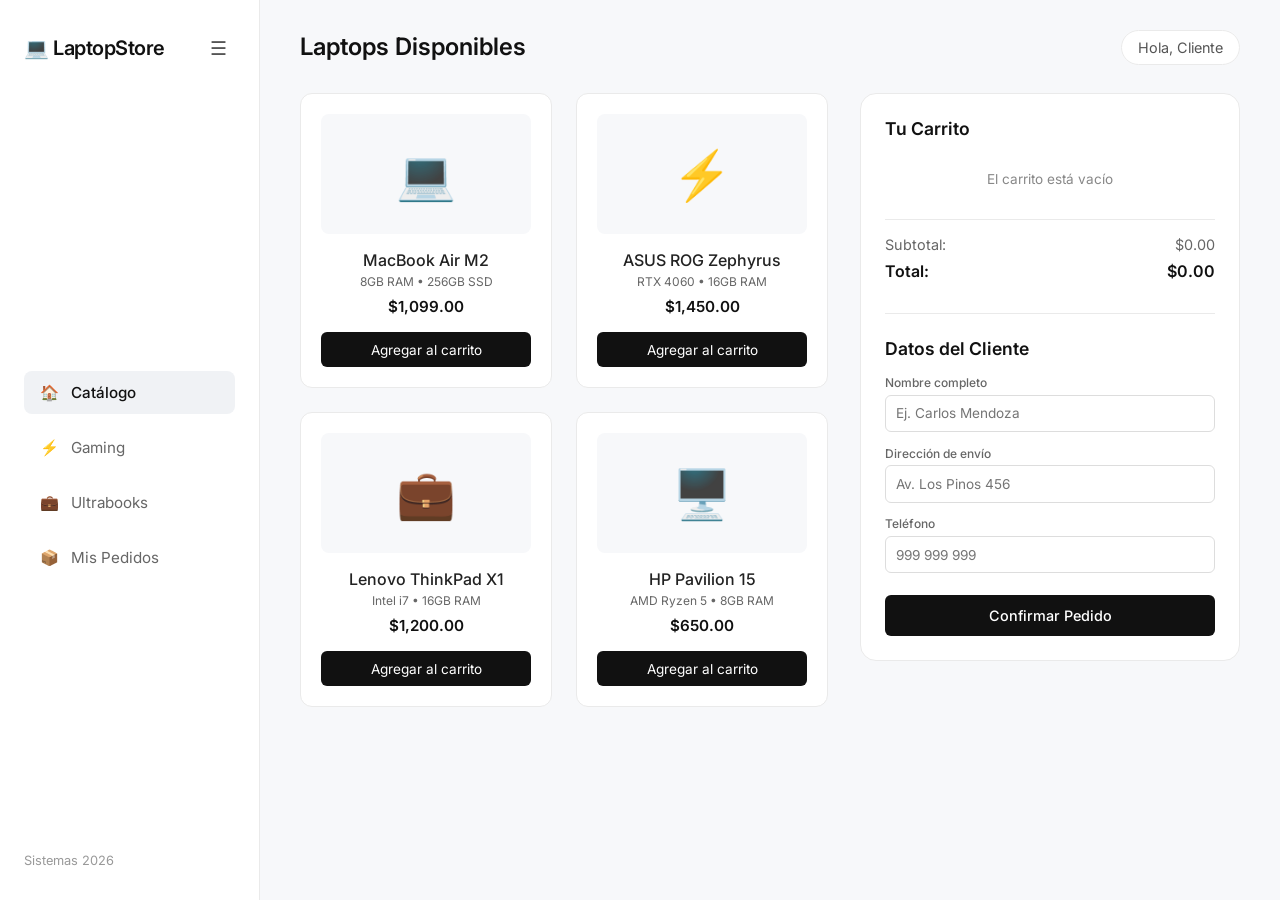
==== carrito.html @ 21e5e9ca "fix: recuperar pagaina del carrito" ====
<!DOCTYPE html>
<html lang="es">
<head>
    <meta charset="UTF-8">
    <meta name="viewport" content="width=device-width, initial-scale=1.0">
    <title>LaptopStore - Venta de Laptops Minimalista</title>
    <link rel="stylesheet" href="style.css">
    <link href="https://fonts.googleapis.com/css2?family=Inter:wght@300;400;500;600&display=swap" rel="stylesheet">
</head>
<body>

    <div class="app-container" id="app-container">
        <!-- BARRA LATERAL -->
        <aside class="sidebar" id="sidebar">
            <div class="sidebar-header">
                <h2 class="logo-text">💻 LaptopStore</h2>
                <button id="toggle-sidebar" class="btn-toggle" title="Contraer menú">☰</button>
            </div>
            <nav class="nav-links">
                <a href="#" class="active"><span class="icon">🏠</span> <span class="text">Catálogo</span></a>
                <a href="#"><span class="icon">⚡</span> <span class="text">Gaming</span></a>
                <a href="#"><span class="icon">💼</span> <span class="text">Ultrabooks</span></a>
                <a href="#"><span class="icon">📦</span> <span class="text">Mis Pedidos</span></a>
            </nav>
            <div class="sidebar-footer">
                <p class="text">Sistemas 2026</p>
            </div>
        </aside>

        <!-- CONTENIDO PRINCIPAL -->
        <main class="main-content">
            <header class="top-header">
                <h1>Laptops Disponibles</h1>
                <div class="user-info"><span>Hola, Cliente</span></div>
            </header>

            <div class="store-grid">
                <section class="products-section">
                    <div class="product-grid" id="product-list">
                        <div class="product-card" data-id="1" data-name="MacBook Air M2" data-price="1099.00">
                            <div class="product-img-placeholder">💻</div>
                            <h3>MacBook Air M2</h3>
                            <p class="specs">8GB RAM • 256GB SSD</p>
                            <p class="price">$1,099.00</p>
                            <button class="btn-add">Agregar al carrito</button>
                        </div>
                        <div class="product-card" data-id="2" data-name="ASUS ROG Zephyrus" data-price="1450.00">
                            <div class="product-img-placeholder">⚡</div>
                            <h3>ASUS ROG Zephyrus</h3>
                            <p class="specs">RTX 4060 • 16GB RAM</p>
                            <p class="price">$1,450.00</p>
                            <button class="btn-add">Agregar al carrito</button>
                        </div>
                        <div class="product-card" data-id="3" data-name="Lenovo ThinkPad X1" data-price="1200.00">
                            <div class="product-img-placeholder">💼</div>
                            <h3>Lenovo ThinkPad X1</h3>
                            <p class="specs">Intel i7 • 16GB RAM</p>
                            <p class="price">$1,200.00</p>
                            <button class="btn-add">Agregar al carrito</button>
                        </div>
                        <div class="product-card" data-id="4" data-name="HP Pavilion 15" data-price="650.00">
                            <div class="product-img-placeholder">🖥️</div>
                            <h3>HP Pavilion 15</h3>
                            <p class="specs">AMD Ryzen 5 • 8GB RAM</p>
                            <p class="price">$650.00</p>
                            <button class="btn-add">Agregar al carrito</button>
                        </div>
                    </div>
                </section>

                <aside class="cart-checkout-sidebar">
                    <div class="cart-section">
                        <h2>Tu Carrito</h2>
                        <ul id="cart-items" class="cart-items-list">
                            <li class="empty-cart">El carrito está vacío</li>
                        </ul>
                        <div class="cart-totals">
                            <div class="subtotal"><span>Subtotal:</span> <span id="subtotal-price">$0.00</span></div>
                            <div class="total"><span>Total:</span> <span id="total-price">$0.00</span></div>
                        </div>
                    </div>

                    <div class="checkout-section">
                        <h2>Datos del Cliente</h2>
                        <form id="checkout-form">
                            <div class="form-group">
                                <label for="name">Nombre completo</label>
                                <input type="text" id="name" required placeholder="Ej. Carlos Mendoza">
                            </div>
                            <div class="form-group">
                                <label for="address">Dirección de envío</label>
                                <input type="text" id="address" required placeholder="Av. Los Pinos 456">
                            </div>
                            <div class="form-group">
                                <label for="phone">Teléfono</label>
                                <input type="tel" id="phone" required placeholder="999 999 999">
                            </div>
                            <button type="submit" class="btn-checkout">Confirmar Pedido</button>
                        </form>
                    </div>
                </aside>
            </div>
        </main>
    </div>

    <script src="app.js"></script>
    <script src="carrito.js"></script>
</body>
</html>
---- style.css ----
/* Reset y Estilos Generales */
* {
    margin: 0;
    padding: 0;
    box-sizing: border-box;
    font-family: 'Inter', sans-serif;
}

body {
    background-color: #f7f8fa;
    color: #333;
}

.app-container {
    display: flex;
    min-height: 100vh;
}

/* --- BARRA LATERAL (SIDEBAR) Y SU ANIMACIÓN --- */
.sidebar {
    width: 260px;
    background-color: #ffffff;
    border-right: 1px solid #eaeaea;
    display: flex;
    flex-direction: column;
    justify-content: space-between;
    padding: 2rem 1.5rem;
    transition: width 0.3s ease, padding 0.3s ease;
    overflow: hidden;
    white-space: nowrap;
}

.sidebar-header {
    display: flex;
    justify-content: space-between;
    align-items: center;
}

.logo-text {
    font-size: 1.25rem;
    font-weight: 600;
    color: #111;
    letter-spacing: -0.5px;
}

.btn-toggle {
    background: transparent;
    border: none;
    font-size: 1.2rem;
    cursor: pointer;
    color: #555;
    padding: 0.25rem 0.5rem;
    border-radius: 4px;
    transition: background 0.2s;
}

.btn-toggle:hover {
    background-color: #f0f2f5;
    color: #111;
}

.nav-links {
    display: flex;
    flex-direction: column;
    gap: 0.75rem;
    margin-top: 2rem;
}

.nav-links a {
    display: flex;
    align-items: center;
    gap: 0.75rem;
    text-decoration: none;
    color: #666;
    font-size: 0.95rem;
    padding: 0.75rem 1rem;
    border-radius: 8px;
    transition: all 0.2s ease;
}

.nav-links a:hover, .nav-links a.active {
    background-color: #f0f2f5;
    color: #111;
    font-weight: 500;
}

.sidebar-footer {
    font-size: 0.8rem;
    color: #999;
}

/* --- ESTADO CONTRAÍDO DE LA BARRA LATERAL --- */
.sidebar.collapsed {
    width: 80px;
    padding: 2rem 0.75rem;
}

.sidebar.collapsed .logo-text,
.sidebar.collapsed .text,
.sidebar.collapsed .sidebar-footer {
    display: none;
}

.sidebar.collapsed .sidebar-header {
    justify-content: center;
}

.sidebar.collapsed .nav-links a {
    justify-content: center;
    padding: 0.75rem;
}

/* --- CONTENIDO PRINCIPAL --- */
.main-content {
    flex: 1;
    padding: 2rem 2.5rem;
    overflow-y: auto;
}

.top-header {
    display: flex;
    justify-content: space-between;
    align-items: center;
    margin-bottom: 2rem;
}

.top-header h1 {
    font-size: 1.5rem;
    font-weight: 600;
    color: #111;
}

.user-info span {
    font-size: 0.9rem;
    color: #555;
    background: #fff;
    padding: 0.5rem 1rem;
    border-radius: 20px;
    border: 1px solid #eaeaea;
}

/* --- GRID DE TIENDA Y CARRITO --- */
.store-grid {
    display: grid;
    grid-template-columns: 1fr 380px;
    gap: 2rem;
}

/* Catálogo de Productos */
.product-grid {
    display: grid;
    grid-template-columns: repeat(auto-fill, minmax(200px, 1fr));
    gap: 1.5rem;
}

.product-card {
    background: #ffffff;
    border: 1px solid #eaeaea;
    border-radius: 12px;
    padding: 1.25rem;
    display: flex;
    flex-direction: column;
    align-items: center;
    transition: transform 0.2s ease, box-shadow 0.2s ease;
}

.product-card:hover {
    transform: translateY(-3px);
    box-shadow: 0 10px 20px rgba(0,0,0,0.04);
}

.product-img-placeholder {
    font-size: 3rem;
    background: #f7f8fa;
    width: 100%;
    height: 120px;
    display: flex;
    align-items: center;
    justify-content: center;
    border-radius: 8px;
    margin-bottom: 1rem;
}

.product-card h3 {
    font-size: 1rem;
    font-weight: 500;
    margin-bottom: 0.25rem;
    color: #222;
}

.product-card .specs {
    font-size: 0.75rem;
    color: #666;
    margin-bottom: 0.5rem;
    text-align: center;
}

.product-card .price {
    font-size: 0.95rem;
    font-weight: 600;
    color: #111;
    margin-bottom: 1rem;
}

.btn-add {
    width: 100%;
    background-color: #111;
    color: #fff;
    border: none;
    padding: 0.6rem;
    border-radius: 6px;
    font-size: 0.85rem;
    cursor: pointer;
    transition: background 0.2s;
}

.btn-add:hover {
    background-color: #333;
}

/* --- PANEL DE CARRITO Y FORMULARIO (DERECHA) --- */
.cart-checkout-sidebar {
    background: #ffffff;
    border: 1px solid #eaeaea;
    border-radius: 16px;
    padding: 1.5rem;
    display: flex;
    flex-direction: column;
    gap: 2rem;
    height: fit-content;
}

.cart-section h2, .checkout-section h2 {
    font-size: 1.1rem;
    font-weight: 600;
    margin-bottom: 1rem;
    color: #111;
}

.cart-items-list {
    list-style: none;
    max-height: 200px;
    overflow-y: auto;
    margin-bottom: 1rem;
    display: flex;
    flex-direction: column;
    gap: 0.75rem;
}

.empty-cart {
    color: #888;
    font-size: 0.85rem;
    text-align: center;
    padding: 1rem 0;
}

.cart-totals {
    border-top: 1px solid #eaeaea;
    padding-top: 1rem;
    display: flex;
    flex-direction: column;
    gap: 0.5rem;
    font-size: 0.9rem;
}

.cart-totals .subtotal {
    color: #666;
    display: flex;
    justify-content: space-between;
}

.cart-totals .total {
    font-weight: 600;
    color: #111;
    display: flex;
    justify-content: space-between;
    font-size: 1rem;
}

/* Formulario de Cliente */
.checkout-section {
    border-top: 1px solid #eaeaea;
    padding-top: 1.5rem;
}

.form-group {
    margin-bottom: 0.85rem;
}

.form-group label {
    display: block;
    font-size: 0.75rem;
    font-weight: 500;
    color: #666;
    margin-bottom: 0.3rem;
}

.form-group input {
    width: 100%;
    padding: 0.6rem;
    border: 1px solid #ddd;
    border-radius: 6px;
    font-size: 0.85rem;
    outline: none;
    transition: border-color 0.2s;
}

.form-group input:focus {
    border-color: #111;
}

.btn-checkout {
    width: 100%;
    background-color: #111;
    color: #fff;
    border: none;
    padding: 0.75rem;
    border-radius: 6px;
    font-size: 0.9rem;
    font-weight: 500;
    cursor: pointer;
    margin-top: 0.5rem;
    transition: background 0.2s;
}

.btn-checkout:hover {
    background-color: #333;
}
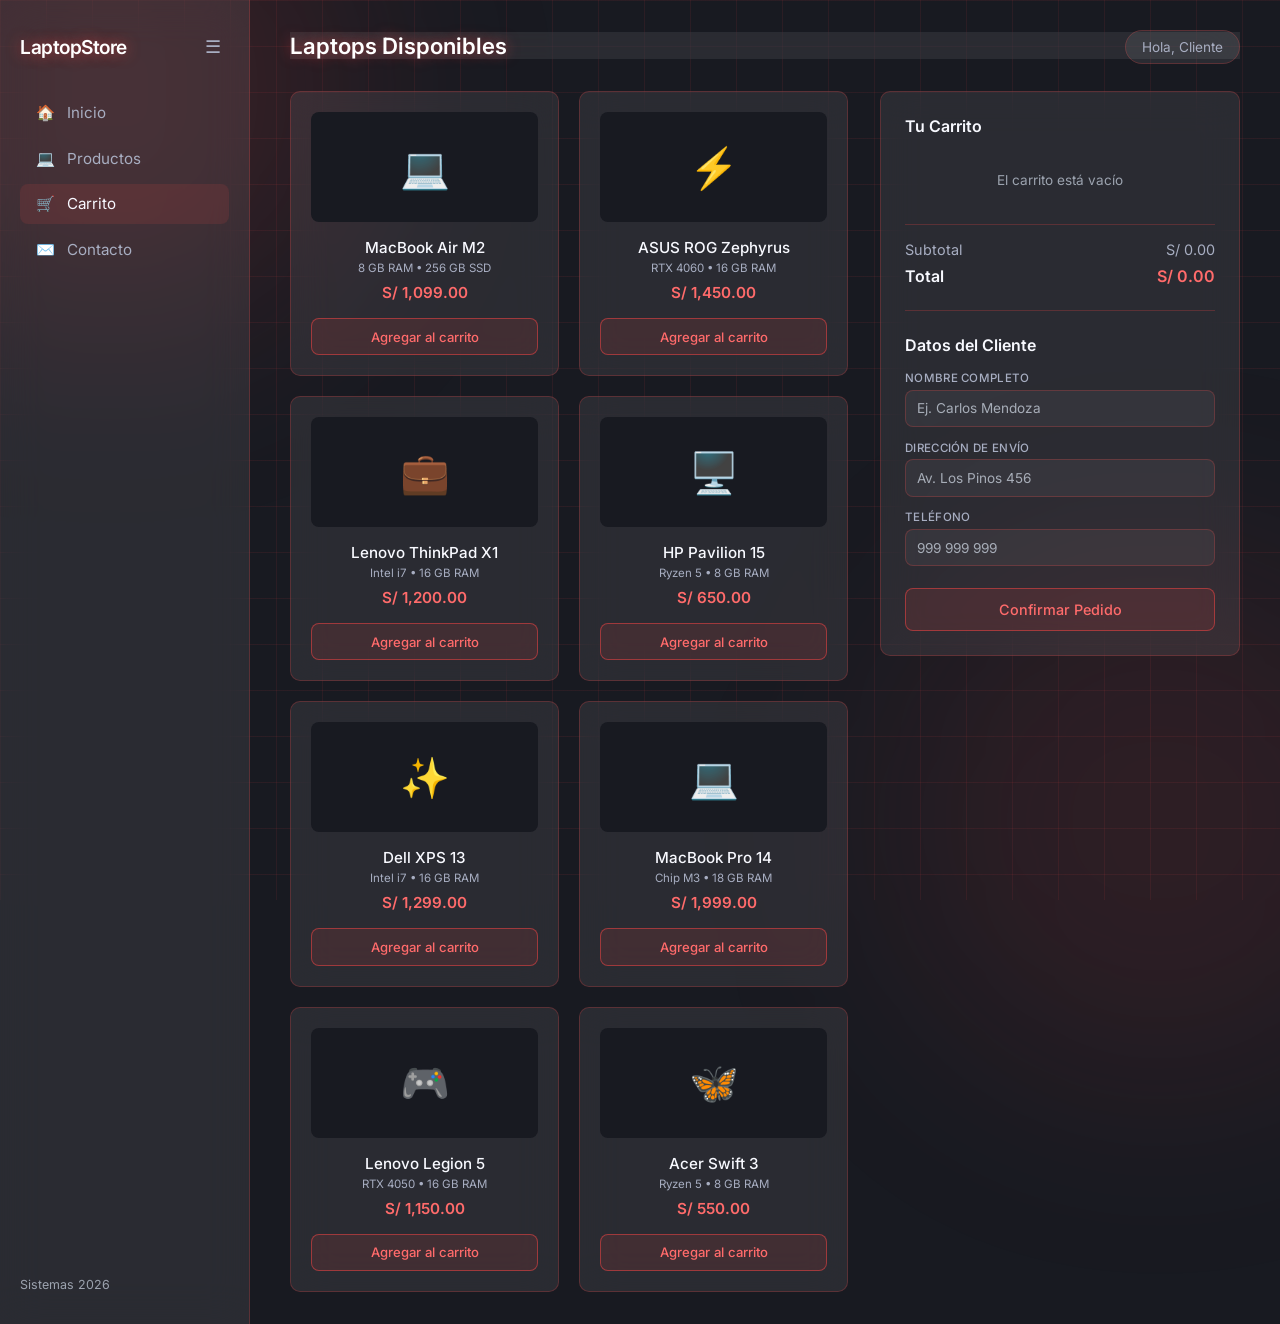
==== commit 6a7a441a: "Actualizacion final del proyecto" ====
--- a/carrito.html
+++ b/carrito.html
@@ -3,8 +3,10 @@
 <head>
     <meta charset="UTF-8">
     <meta name="viewport" content="width=device-width, initial-scale=1.0">
-    <title>LaptopStore - Venta de Laptops Minimalista</title>
-    <link rel="stylesheet" href="style.css">
+    <title>LaptopStore — Carrito</title>
+  <link rel="stylesheet" href="style.css">
+  <link rel="stylesheet" href="css/efectos.css">
+  <link rel="stylesheet" href="css/futurista.css">
     <link href="https://fonts.googleapis.com/css2?family=Inter:wght@300;400;500;600&display=swap" rel="stylesheet">
 </head>
 <body>
@@ -13,14 +15,14 @@
         <!-- BARRA LATERAL -->
         <aside class="sidebar" id="sidebar">
             <div class="sidebar-header">
-                <h2 class="logo-text">💻 LaptopStore</h2>
-                <button id="toggle-sidebar" class="btn-toggle" title="Contraer menú">☰</button>
+                <h2 class="logo-text">LaptopStore</h2>
+                <button id="toggle-sidebar" class="btn-toggle" title="Contraer menú" aria-label="Contraer menú">☰</button>
             </div>
             <nav class="nav-links">
-                <a href="#" class="active"><span class="icon">🏠</span> <span class="text">Catálogo</span></a>
-                <a href="#"><span class="icon">⚡</span> <span class="text">Gaming</span></a>
-                <a href="#"><span class="icon">💼</span> <span class="text">Ultrabooks</span></a>
-                <a href="#"><span class="icon">📦</span> <span class="text">Mis Pedidos</span></a>
+                <a href="index.html"><span class="icon">🏠</span> <span class="text">Inicio</span></a>
+                <a href="pages/producto.html"><span class="icon">💻</span> <span class="text">Productos</span></a>
+                <a href="#" class="active"><span class="icon">🛒</span> <span class="text">Carrito</span></a>
+                <a href="pages/contacto.html"><span class="icon">✉️</span> <span class="text">Contacto</span></a>
             </nav>
             <div class="sidebar-footer">
                 <p class="text">Sistemas 2026</p>
@@ -35,39 +37,69 @@
             </header>
 
             <div class="store-grid">
-                <section class="products-section">
+                <!-- Catálogo -->
+                <section class="products-section" aria-label="Catálogo de laptops">
                     <div class="product-grid" id="product-list">
                         <div class="product-card" data-id="1" data-name="MacBook Air M2" data-price="1099.00">
                             <div class="product-img-placeholder">💻</div>
                             <h3>MacBook Air M2</h3>
-                            <p class="specs">8GB RAM • 256GB SSD</p>
-                            <p class="price">$1,099.00</p>
-                            <button class="btn-add">Agregar al carrito</button>
+                            <p class="specs">8 GB RAM • 256 GB SSD</p>
+                            <p class="price">S/ 1,099.00</p>
+                            <button type="button" class="btn-add">Agregar al carrito</button>
                         </div>
                         <div class="product-card" data-id="2" data-name="ASUS ROG Zephyrus" data-price="1450.00">
                             <div class="product-img-placeholder">⚡</div>
                             <h3>ASUS ROG Zephyrus</h3>
-                            <p class="specs">RTX 4060 • 16GB RAM</p>
-                            <p class="price">$1,450.00</p>
-                            <button class="btn-add">Agregar al carrito</button>
+                            <p class="specs">RTX 4060 • 16 GB RAM</p>
+                            <p class="price">S/ 1,450.00</p>
+                            <button type="button" class="btn-add">Agregar al carrito</button>
                         </div>
                         <div class="product-card" data-id="3" data-name="Lenovo ThinkPad X1" data-price="1200.00">
                             <div class="product-img-placeholder">💼</div>
                             <h3>Lenovo ThinkPad X1</h3>
-                            <p class="specs">Intel i7 • 16GB RAM</p>
-                            <p class="price">$1,200.00</p>
-                            <button class="btn-add">Agregar al carrito</button>
+                            <p class="specs">Intel i7 • 16 GB RAM</p>
+                            <p class="price">S/ 1,200.00</p>
+                            <button type="button" class="btn-add">Agregar al carrito</button>
                         </div>
                         <div class="product-card" data-id="4" data-name="HP Pavilion 15" data-price="650.00">
                             <div class="product-img-placeholder">🖥️</div>
                             <h3>HP Pavilion 15</h3>
-                            <p class="specs">AMD Ryzen 5 • 8GB RAM</p>
-                            <p class="price">$650.00</p>
-                            <button class="btn-add">Agregar al carrito</button>
+                            <p class="specs">Ryzen 5 • 8 GB RAM</p>
+                            <p class="price">S/ 650.00</p>
+                            <button type="button" class="btn-add">Agregar al carrito</button>
+                        </div>
+                        <div class="product-card" data-id="5" data-name="Dell XPS 13" data-price="1299.00">
+                            <div class="product-img-placeholder">✨</div>
+                            <h3>Dell XPS 13</h3>
+                            <p class="specs">Intel i7 • 16 GB RAM</p>
+                            <p class="price">S/ 1,299.00</p>
+                            <button type="button" class="btn-add">Agregar al carrito</button>
+                        </div>
+                        <div class="product-card" data-id="6" data-name="MacBook Pro 14" data-price="1999.00">
+                            <div class="product-img-placeholder">💻</div>
+                            <h3>MacBook Pro 14</h3>
+                            <p class="specs">Chip M3 • 18 GB RAM</p>
+                            <p class="price">S/ 1,999.00</p>
+                            <button type="button" class="btn-add">Agregar al carrito</button>
+                        </div>
+                        <div class="product-card" data-id="7" data-name="Lenovo Legion 5" data-price="1150.00">
+                            <div class="product-img-placeholder">🎮</div>
+                            <h3>Lenovo Legion 5</h3>
+                            <p class="specs">RTX 4050 • 16 GB RAM</p>
+                            <p class="price">S/ 1,150.00</p>
+                            <button type="button" class="btn-add">Agregar al carrito</button>
+                        </div>
+                        <div class="product-card" data-id="8" data-name="Acer Swift 3" data-price="550.00">
+                            <div class="product-img-placeholder">🦋</div>
+                            <h3>Acer Swift 3</h3>
+                            <p class="specs">Ryzen 5 • 8 GB RAM</p>
+                            <p class="price">S/ 550.00</p>
+                            <button type="button" class="btn-add">Agregar al carrito</button>
                         </div>
                     </div>
                 </section>
 
+                <!-- Carrito + checkout -->
                 <aside class="cart-checkout-sidebar">
                     <div class="cart-section">
                         <h2>Tu Carrito</h2>
@@ -75,8 +107,8 @@
                             <li class="empty-cart">El carrito está vacío</li>
                         </ul>
                         <div class="cart-totals">
-                            <div class="subtotal"><span>Subtotal:</span> <span id="subtotal-price">$0.00</span></div>
-                            <div class="total"><span>Total:</span> <span id="total-price">$0.00</span></div>
+                            <div class="subtotal"><span>Subtotal</span> <span id="subtotal-price">$0.00</span></div>
+                            <div class="total"><span>Total</span> <span id="total-price">$0.00</span></div>
                         </div>
                     </div>
 
@@ -85,15 +117,15 @@
                         <form id="checkout-form">
                             <div class="form-group">
                                 <label for="name">Nombre completo</label>
-                                <input type="text" id="name" required placeholder="Ej. Carlos Mendoza">
+                                <input type="text" id="name" name="nombre" required placeholder="Ej. Carlos Mendoza">
                             </div>
                             <div class="form-group">
                                 <label for="address">Dirección de envío</label>
-                                <input type="text" id="address" required placeholder="Av. Los Pinos 456">
+                                <input type="text" id="address" name="direccion" required placeholder="Av. Los Pinos 456">
                             </div>
                             <div class="form-group">
                                 <label for="phone">Teléfono</label>
-                                <input type="tel" id="phone" required placeholder="999 999 999">
+                                <input type="tel" id="phone" name="telefono" required placeholder="999 999 999">
                             </div>
                             <button type="submit" class="btn-checkout">Confirmar Pedido</button>
                         </form>
@@ -104,6 +136,8 @@
     </div>
 
     <script src="app.js"></script>
-    <script src="carrito.js"></script>
+    <script src="js/carrito-datos.js"></script>
+  <script src="carrito/carrito.js"></script>
+    <script src="js/efectos.js" defer></script>
 </body>
-</html>+</html>
--- a/style.css
+++ b/style.css
@@ -1,4 +1,20 @@
-/* Reset y Estilos Generales */
+/* ============================================================
+   LaptopStore — estilos (módulo Carrito)
+   Paleta minimalista: blanco, gris claro y negro como acento.
+   ============================================================ */
+
+:root {
+    --color-fondo:        #f7f8fa;
+    --color-superficie:   #ffffff;
+    --color-borde:        #ececec;
+    --color-texto:        #111111;
+    --color-texto-suave:  #6b7280;
+    --color-hover:        #f3f4f6;
+    --radio:              10px;
+    --radio-btn:          8px;
+}
+
+/* Reset y base */
 * {
     margin: 0;
     padding: 0;
@@ -7,8 +23,13 @@
 }
 
 body {
-    background-color: #f7f8fa;
-    color: #333;
+    background-color: var(--color-fondo);
+    color: var(--color-texto);
+}
+
+button {
+    font-family: inherit;
+    cursor: pointer;
 }
 
 .app-container {
@@ -16,15 +37,14 @@
     min-height: 100vh;
 }
 
-/* --- BARRA LATERAL (SIDEBAR) Y SU ANIMACIÓN --- */
+/* --- BARRA LATERAL --- */
 .sidebar {
-    width: 260px;
-    background-color: #ffffff;
-    border-right: 1px solid #eaeaea;
-    display: flex;
-    flex-direction: column;
-    justify-content: space-between;
-    padding: 2rem 1.5rem;
+    width: 250px;
+    background-color: var(--color-superficie);
+    border-right: 1px solid var(--color-borde);
+    display: flex;
+    flex-direction: column;
+    padding: 2rem 1.25rem;
     transition: width 0.3s ease, padding 0.3s ease;
     overflow: hidden;
     white-space: nowrap;
@@ -37,32 +57,30 @@
 }
 
 .logo-text {
-    font-size: 1.25rem;
+    font-size: 1.2rem;
     font-weight: 600;
-    color: #111;
     letter-spacing: -0.5px;
 }
 
 .btn-toggle {
     background: transparent;
     border: none;
-    font-size: 1.2rem;
-    cursor: pointer;
-    color: #555;
+    font-size: 1.1rem;
+    color: var(--color-texto-suave);
     padding: 0.25rem 0.5rem;
-    border-radius: 4px;
-    transition: background 0.2s;
+    border-radius: 6px;
+    transition: background 0.2s, color 0.2s;
 }
 
 .btn-toggle:hover {
-    background-color: #f0f2f5;
-    color: #111;
+    background-color: var(--color-hover);
+    color: var(--color-texto);
 }
 
 .nav-links {
     display: flex;
     flex-direction: column;
-    gap: 0.75rem;
+    gap: 0.35rem;
     margin-top: 2rem;
 }
 
@@ -71,28 +89,29 @@
     align-items: center;
     gap: 0.75rem;
     text-decoration: none;
-    color: #666;
+    color: var(--color-texto-suave);
     font-size: 0.95rem;
-    padding: 0.75rem 1rem;
-    border-radius: 8px;
-    transition: all 0.2s ease;
-}
-
-.nav-links a:hover, .nav-links a.active {
-    background-color: #f0f2f5;
-    color: #111;
-    font-weight: 500;
+    padding: 0.65rem 1rem;
+    border-radius: var(--radio-btn);
+    transition: background 0.2s, color 0.2s;
+}
+
+.nav-links a:hover,
+.nav-links a.active {
+    background-color: var(--color-hover);
+    color: var(--color-texto);
 }
 
 .sidebar-footer {
-    font-size: 0.8rem;
-    color: #999;
-}
-
-/* --- ESTADO CONTRAÍDO DE LA BARRA LATERAL --- */
+    margin-top: auto;
+    font-size: 0.78rem;
+    color: #9ca3af;
+}
+
+/* Estado contraído de la barra lateral */
 .sidebar.collapsed {
-    width: 80px;
-    padding: 2rem 0.75rem;
+    width: 76px;
+    padding: 2rem 0.6rem;
 }
 
 .sidebar.collapsed .logo-text,
@@ -107,7 +126,7 @@
 
 .sidebar.collapsed .nav-links a {
     justify-content: center;
-    padding: 0.75rem;
+    padding: 0.65rem;
 }
 
 /* --- CONTENIDO PRINCIPAL --- */
@@ -121,76 +140,86 @@
     display: flex;
     justify-content: space-between;
     align-items: center;
+    flex-wrap: wrap;
+    gap: 1rem;
     margin-bottom: 2rem;
 }
 
 .top-header h1 {
-    font-size: 1.5rem;
+    font-size: 1.4rem;
     font-weight: 600;
-    color: #111;
 }
 
 .user-info span {
-    font-size: 0.9rem;
-    color: #555;
-    background: #fff;
+    font-size: 0.85rem;
+    color: var(--color-texto-suave);
+    background: var(--color-superficie);
     padding: 0.5rem 1rem;
-    border-radius: 20px;
-    border: 1px solid #eaeaea;
-}
-
-/* --- GRID DE TIENDA Y CARRITO --- */
+    border-radius: 99px;
+    border: 1px solid var(--color-borde);
+}
+
+/* --- GRID DE TIENDA --- */
 .store-grid {
     display: grid;
-    grid-template-columns: 1fr 380px;
+    grid-template-columns: 1fr 360px;
     gap: 2rem;
-}
-
-/* Catálogo de Productos */
+    align-items: start;
+}
+
+/* Superficies de vidrio: dejan ver las manchas difuminadas del fondo (css/efectos.css) */
+.product-card,
+.cart-checkout-sidebar {
+    background: rgba(255, 255, 255, 0.72);
+    backdrop-filter: blur(14px);
+    -webkit-backdrop-filter: blur(14px);
+    border-color: rgba(255, 255, 255, 0.65);
+}
+
+/* Catálogo de productos */
 .product-grid {
     display: grid;
-    grid-template-columns: repeat(auto-fill, minmax(200px, 1fr));
-    gap: 1.5rem;
+    grid-template-columns: repeat(auto-fill, minmax(190px, 1fr));
+    gap: 1.25rem;
 }
 
 .product-card {
-    background: #ffffff;
-    border: 1px solid #eaeaea;
-    border-radius: 12px;
+    background: var(--color-superficie);
+    border: 1px solid var(--color-borde);
+    border-radius: var(--radio);
     padding: 1.25rem;
     display: flex;
     flex-direction: column;
     align-items: center;
-    transition: transform 0.2s ease, box-shadow 0.2s ease;
+    transition: box-shadow 0.2s ease, border-color 0.2s ease;
 }
 
 .product-card:hover {
-    transform: translateY(-3px);
-    box-shadow: 0 10px 20px rgba(0,0,0,0.04);
+    border-color: #d1d5db;
+    box-shadow: 0 8px 24px rgba(17, 17, 17, 0.05);
 }
 
 .product-img-placeholder {
-    font-size: 3rem;
-    background: #f7f8fa;
+    font-size: 2.5rem;
+    background: var(--color-fondo);
     width: 100%;
-    height: 120px;
+    height: 110px;
     display: flex;
     align-items: center;
     justify-content: center;
-    border-radius: 8px;
+    border-radius: var(--radio-btn);
     margin-bottom: 1rem;
 }
 
 .product-card h3 {
-    font-size: 1rem;
+    font-size: 0.95rem;
     font-weight: 500;
     margin-bottom: 0.25rem;
-    color: #222;
 }
 
 .product-card .specs {
-    font-size: 0.75rem;
-    color: #666;
+    font-size: 0.72rem;
+    color: var(--color-texto-suave);
     margin-bottom: 0.5rem;
     text-align: center;
 }
@@ -198,64 +227,153 @@
 .product-card .price {
     font-size: 0.95rem;
     font-weight: 600;
-    color: #111;
     margin-bottom: 1rem;
 }
 
-.btn-add {
+.btn-add,
+.btn-checkout {
     width: 100%;
-    background-color: #111;
+    background-color: var(--color-texto);
     color: #fff;
     border: none;
+    border-radius: var(--radio-btn);
+    font-weight: 500;
+    transition: opacity 0.2s;
+}
+
+.btn-add {
     padding: 0.6rem;
-    border-radius: 6px;
-    font-size: 0.85rem;
-    cursor: pointer;
-    transition: background 0.2s;
-}
-
-.btn-add:hover {
-    background-color: #333;
+    font-size: 0.82rem;
+}
+
+.btn-checkout {
+    padding: 0.75rem;
+    font-size: 0.9rem;
+    margin-top: 0.5rem;
+}
+
+.btn-add:hover,
+.btn-checkout:hover {
+    opacity: 0.85;
 }
 
 /* --- PANEL DE CARRITO Y FORMULARIO (DERECHA) --- */
 .cart-checkout-sidebar {
-    background: #ffffff;
-    border: 1px solid #eaeaea;
-    border-radius: 16px;
+    background: var(--color-superficie);
+    border: 1px solid var(--color-borde);
+    border-radius: var(--radio);
     padding: 1.5rem;
     display: flex;
     flex-direction: column;
-    gap: 2rem;
-    height: fit-content;
-}
-
-.cart-section h2, .checkout-section h2 {
-    font-size: 1.1rem;
+    gap: 1.5rem;
+    position: sticky;
+    top: 2rem;
+}
+
+.cart-section h2,
+.checkout-section h2 {
+    font-size: 1rem;
     font-weight: 600;
     margin-bottom: 1rem;
-    color: #111;
 }
 
 .cart-items-list {
     list-style: none;
-    max-height: 200px;
+    max-height: 220px;
     overflow-y: auto;
     margin-bottom: 1rem;
     display: flex;
     flex-direction: column;
-    gap: 0.75rem;
+    gap: 0.85rem;
 }
 
 .empty-cart {
-    color: #888;
+    color: #9ca3af;
     font-size: 0.85rem;
     text-align: center;
-    padding: 1rem 0;
-}
-
+    padding: 1.25rem 0;
+}
+
+/* Ítem del carrito */
+.cart-item-row {
+    display: flex;
+    justify-content: space-between;
+    align-items: center;
+    gap: 0.75rem;
+}
+
+.cart-item-info {
+    display: flex;
+    flex-direction: column;
+    min-width: 0;
+}
+
+.cart-item-name {
+    font-size: 0.85rem;
+    font-weight: 500;
+    overflow: hidden;
+    text-overflow: ellipsis;
+    white-space: nowrap;
+}
+
+.cart-item-price {
+    font-size: 0.72rem;
+    color: var(--color-texto-suave);
+}
+
+.cart-item-controls {
+    display: flex;
+    align-items: center;
+    gap: 0.35rem;
+    flex-shrink: 0;
+}
+
+.btn-qty {
+    width: 24px;
+    height: 24px;
+    border: 1px solid var(--color-borde);
+    background: var(--color-superficie);
+    border-radius: 6px;
+    font-size: 0.8rem;
+    line-height: 1;
+    color: var(--color-texto);
+    display: flex;
+    align-items: center;
+    justify-content: center;
+    transition: background 0.15s, border-color 0.15s;
+}
+
+.btn-qty:hover {
+    background: var(--color-hover);
+    border-color: #d1d5db;
+}
+
+.qty-num {
+    min-width: 1.4rem;
+    text-align: center;
+    font-size: 0.85rem;
+    font-weight: 500;
+}
+
+.btn-delete {
+    background: transparent;
+    border: none;
+    color: #9ca3af;
+    font-size: 0.8rem;
+    padding: 0.25rem 0.35rem;
+    border-radius: 6px;
+    margin-left: 0.15rem;
+    transition: color 0.15s, background 0.15s;
+}
+
+.btn-delete:hover {
+    color: #dc2626;
+    background: #fef2f2;
+}
+
+/* Totales */
 .cart-totals {
-    border-top: 1px solid #eaeaea;
+    border-top: 1px solid var(--color-borde);
     padding-top: 1rem;
     display: flex;
     flex-direction: column;
@@ -263,23 +381,24 @@
     font-size: 0.9rem;
 }
 
+.cart-totals .subtotal,
+.cart-totals .total {
+    display: flex;
+    justify-content: space-between;
+}
+
 .cart-totals .subtotal {
-    color: #666;
-    display: flex;
-    justify-content: space-between;
+    color: var(--color-texto-suave);
 }
 
 .cart-totals .total {
     font-weight: 600;
-    color: #111;
-    display: flex;
-    justify-content: space-between;
     font-size: 1rem;
 }
 
-/* Formulario de Cliente */
+/* Formulario de cliente */
 .checkout-section {
-    border-top: 1px solid #eaeaea;
+    border-top: 1px solid var(--color-borde);
     padding-top: 1.5rem;
 }
 
@@ -289,40 +408,41 @@
 
 .form-group label {
     display: block;
-    font-size: 0.75rem;
+    font-size: 0.72rem;
     font-weight: 500;
-    color: #666;
+    color: var(--color-texto-suave);
     margin-bottom: 0.3rem;
+    text-transform: uppercase;
+    letter-spacing: 0.3px;
 }
 
 .form-group input {
     width: 100%;
-    padding: 0.6rem;
-    border: 1px solid #ddd;
-    border-radius: 6px;
+    padding: 0.6rem 0.7rem;
+    border: 1px solid var(--color-borde);
+    border-radius: var(--radio-btn);
     font-size: 0.85rem;
     outline: none;
-    transition: border-color 0.2s;
+    background: var(--color-fondo);
+    transition: border-color 0.2s, background 0.2s;
+}
+
+.form-group input::placeholder {
+    color: #a7adb8;
 }
 
 .form-group input:focus {
-    border-color: #111;
-}
-
-.btn-checkout {
-    width: 100%;
-    background-color: #111;
-    color: #fff;
-    border: none;
-    padding: 0.75rem;
-    border-radius: 6px;
-    font-size: 0.9rem;
-    font-weight: 500;
-    cursor: pointer;
-    margin-top: 0.5rem;
-    transition: background 0.2s;
-}
-
-.btn-checkout:hover {
-    background-color: #333;
-}+    border-color: var(--color-texto);
+    background: var(--color-superficie);
+}
+
+/* --- RESPONSIVE --- */
+@media (max-width: 1024px) {
+    .store-grid {
+        grid-template-columns: 1fr;
+    }
+
+    .cart-checkout-sidebar {
+        position: static;
+    }
+}
--- a/css/efectos.css
+++ b/css/efectos.css
@@ -0,0 +1,79 @@
+/* ============================================================
+   Efectos especiales (compartido)
+   1) Fondo con manchas difuminadas (glassmorphism)
+   2) Onda de luz roja que sigue el cursor
+   Uso: <link rel="stylesheet" href="../css/efectos.css">
+        <script src="../js/efectos.js" defer></script>
+   ============================================================ */
+
+:root {
+    --onda-color: 239, 68, 68; /* rojo en formato R,G,B para poder controlar transparencia */
+}
+
+/* --- 1) FONDO DIFUMINADO --- */
+/* Pseudo-elementos del body: manchas de color muy desenfocadas, fijas, detrás del contenido */
+body::before,
+body::after {
+    content: "";
+    position: fixed;
+    z-index: -1;
+    border-radius: 50%;
+    filter: blur(110px);
+    pointer-events: none;
+}
+
+body::before {
+    width: 460px;
+    height: 460px;
+    top: -140px;
+    left: -120px;
+    background: rgba(var(--onda-color), 0.16);
+}
+
+body::after {
+    width: 520px;
+    height: 520px;
+    bottom: -180px;
+    right: -140px;
+    background: rgba(var(--onda-color), 0.10);
+}
+
+/* --- 2) CURSOR: BRILLO + ONDA --- */
+
+/* Brillo principal: persigue al mouse con retraso (posición lo mueve efectos.js) */
+.cursor-glow {
+    position: fixed;
+    top: 0;
+    left: 0;
+    width: 320px;
+    height: 320px;
+    border-radius: 50%;
+    background: radial-gradient(circle, rgba(var(--onda-color), 0.22), transparent 65%);
+    filter: blur(28px);
+    pointer-events: none;
+    z-index: 2000;
+    transform: translate(-9999px, -9999px); /* fuera de pantalla hasta mover el mouse */
+}
+
+/* Pequeñas ondas que se expanden y desvanecen al mientras el cursor se mueve */
+.cursor-onda {
+    position: fixed;
+    width: 16px;
+    height: 16px;
+    margin: -8px 0 0 -8px; /* centra la onda en el punto del mouse */
+    border-radius: 50%;
+    border: 2px solid rgba(var(--onda-color), 0.45);
+    pointer-events: none;
+    z-index: 1999;
+    animation: expandir-onda 0.7s ease-out forwards;
+}
+
+@keyframes expandir-onda {
+    from { opacity: 0.8; transform: scale(1); }
+    to   { opacity: 0;   transform: scale(3.2); }
+}
+
+/* Respeta a quienes prefieren menos movimiento */
+@media (prefers-reduced-motion: reduce) {
+    .cursor-onda { display: none; }
+}
--- a/css/futurista.css
+++ b/css/futurista.css
@@ -0,0 +1,124 @@
+/* ============================================================
+   TEMA FUTURISTA (fondo oscuro + neón rojo)
+   Este archivo se carga DESPUÉS de los otros estilos,
+   así que sobreescribe lo que necesita.
+   Usan este tema: index, producto, carrito y contacto
+   ============================================================ */
+
+/* --- 1. Cambiamos los colores del sitio (variables) --- */
+/* Todos los estilos usan estas variables, así que al cambiarlas aquí,
+   las 4 páginas se ven oscuras automáticamente */
+:root {
+    --color-fondo:       #181a21;   /* fondo gris oscuro (grafito) */
+    --color-borde:       rgba(239, 68, 68, 0.25);   /* borde rojo suave */
+    --color-texto:       #f8f9ff;   /* texto casi blanco */
+    --color-texto-suave: #a8aec2;   /* texto gris claro */
+    --color-hover:       rgba(239, 68, 68, 0.12);   /* fondos al pasar el mouse */
+}
+
+/* --- 2. Rejilla de fondo (líneas rojas sutiles) --- */
+html::before {
+    content: "";
+    position: fixed;
+    top: 0;
+    left: 0;
+    width: 100%;
+    height: 100%;
+    z-index: -2;
+    background-image:
+        linear-gradient(rgba(239, 68, 68, 0.09) 1px, transparent 1px),
+        linear-gradient(90deg, rgba(239, 68, 68, 0.09) 1px, transparent 1px);
+    background-size: 46px 46px;
+}
+
+/* --- 3. Todas las tarjetas y superficies se ven de vidrio oscuro --- */
+/* (barra lateral, header, tarjetas, cajas, chips) */
+.sidebar,
+header,
+.product-card,
+.cart-checkout-sidebar,
+.detalle,
+.caja,
+details,
+.etiqueta,
+.acceso,
+.otros a,
+.destacados-lista a,
+.user-info span,
+.boton-fantasma {
+    background: rgba(255, 255, 255, 0.08);
+    border-color: var(--color-borde);
+    backdrop-filter: blur(20px);
+    -webkit-backdrop-filter: blur(20px);
+}
+
+/* Las tarjetas brillan al pasar el mouse */
+.acceso:hover,
+.product-card:hover {
+    box-shadow: 0 10px 30px rgba(239, 68, 68, 0.15);
+}
+
+/* --- 4. Títulos con brillo rojo (efecto neón) --- */
+header h1,
+.logo-text {
+    color: #ffffff;
+    text-shadow: 0 0 14px rgba(239, 68, 68, 0.65);
+}
+
+/* --- 5. Los precios van en rojo --- */
+.product-card .price,
+.detalle .precio,
+.cart-item-price,
+.cart-totals .total span:last-child {
+    color: #ff6b6b;
+}
+
+/* --- 6. Botones neón --- */
+.btn-add,
+.btn-checkout,
+.boton {
+    background: rgba(239, 68, 68, 0.12);
+    border: 1px solid rgba(239, 68, 68, 0.55);
+    color: #ff6b6b;
+}
+
+.btn-add:hover,
+.btn-checkout:hover,
+.boton:hover {
+    background: rgba(239, 68, 68, 0.85);
+    color: #ffffff;
+    box-shadow: 0 0 20px rgba(239, 68, 68, 0.55);
+}
+
+/* Botones + y - del carrito */
+.btn-qty {
+    background: transparent;
+    border-color: var(--color-borde);
+    color: var(--color-texto);
+}
+
+.btn-qty:hover {
+    border-color: rgba(239, 68, 68, 0.55);
+    box-shadow: 0 0 10px rgba(239, 68, 68, 0.25);
+}
+
+/* --- 7. El emoji del producto brilla --- */
+.product-card:hover .product-img-placeholder {
+    filter: drop-shadow(0 0 15px rgba(239, 68, 68, 0.6));
+}
+
+/* --- 8. Formularios oscuros --- */
+form input,
+form textarea,
+.form-group input {
+    background: rgba(255, 255, 255, 0.05);
+    border-color: var(--color-borde);
+    color: #f8f9ff;
+}
+
+form input:focus,
+form textarea:focus,
+.form-group input:focus {
+    border-color: rgba(239, 68, 68, 0.55);
+    box-shadow: 0 0 10px rgba(239, 68, 68, 0.25);
+}
